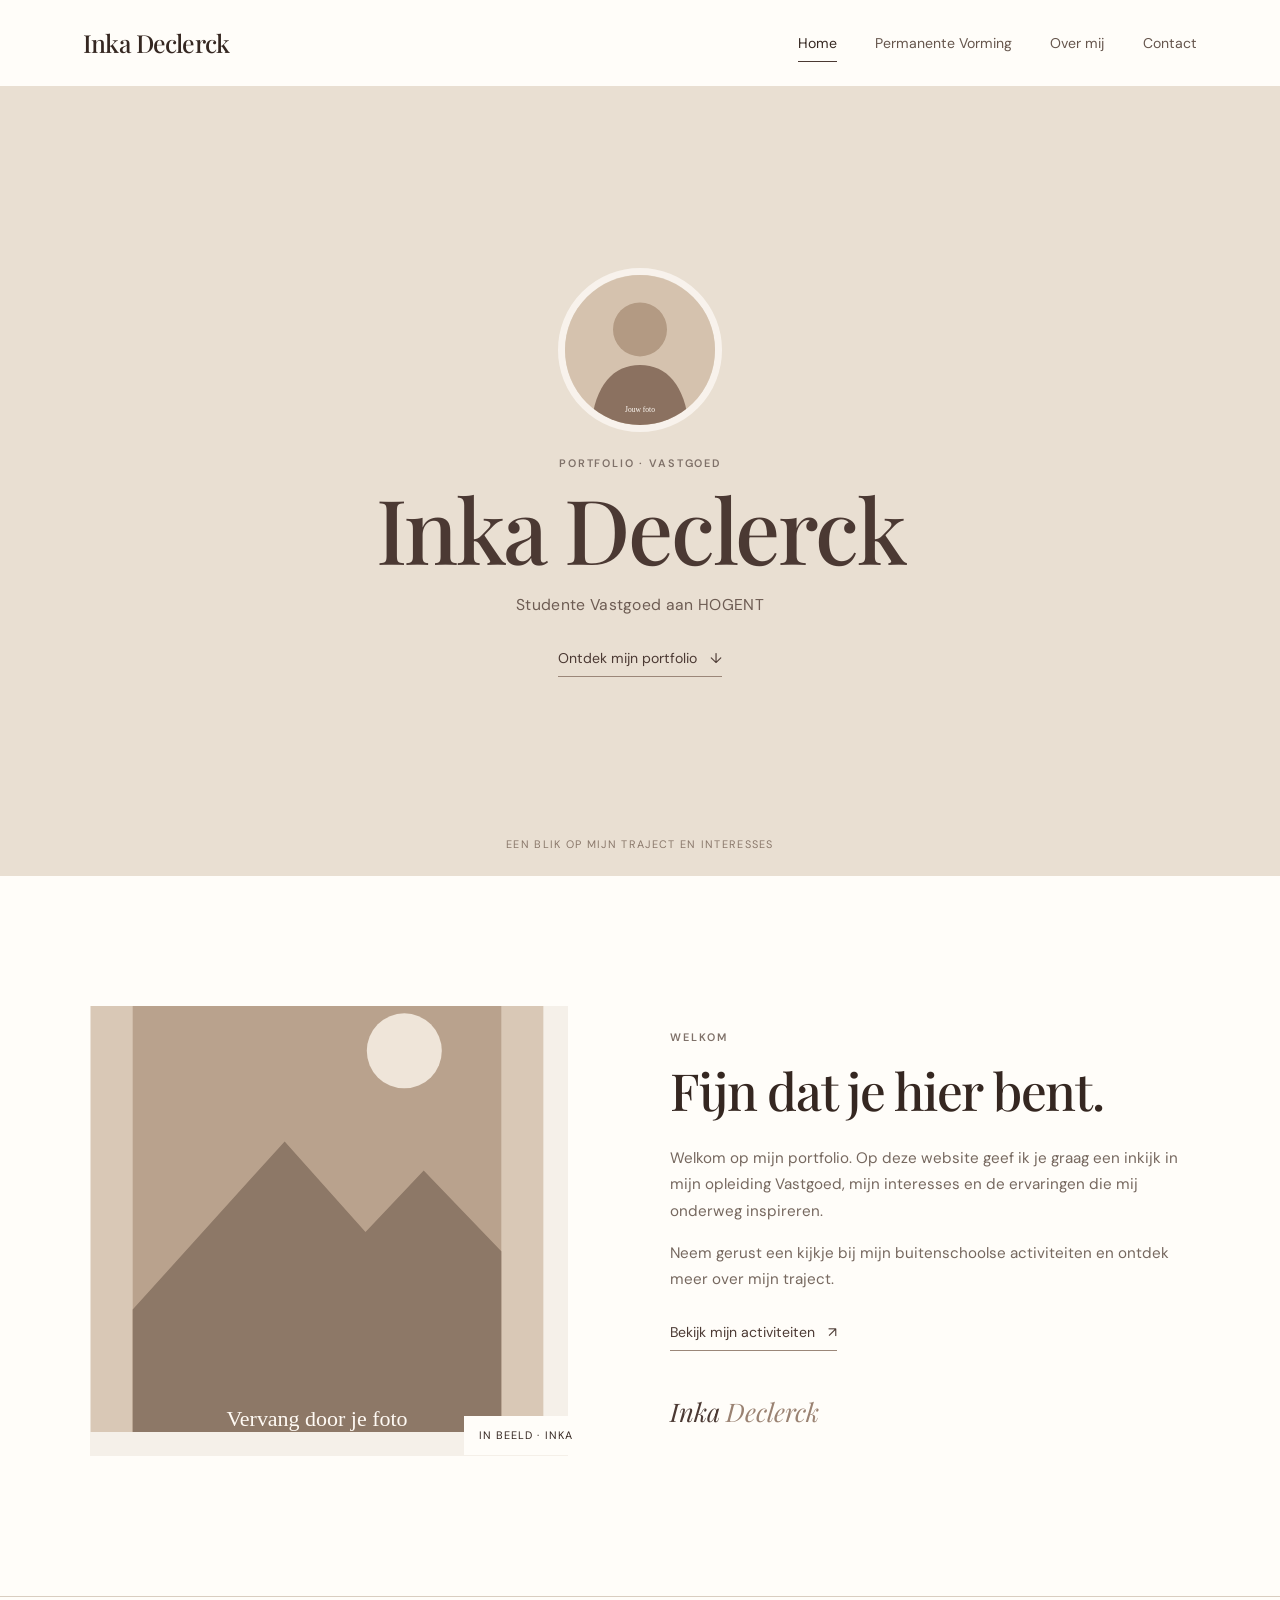
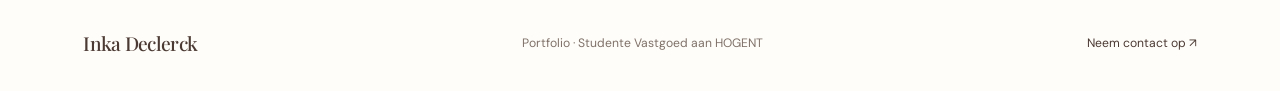
==== index.html @ 72afba96 "Add files via upload" ====
<!doctype html>
<html lang="nl">
<head>
  <meta charset="utf-8">
  <meta name="viewport" content="width=device-width, initial-scale=1">
  <meta name="description" content="Portfolio van Inka Declerck, studente Vastgoed aan HOGENT.">
  <title>Inka Declerck — Home</title>
  <link rel="preconnect" href="https://fonts.googleapis.com">
  <link rel="preconnect" href="https://fonts.gstatic.com" crossorigin>
  <link href="https://fonts.googleapis.com/css2?family=DM+Sans:wght@400;500;600&family=Playfair+Display:wght@400;500;600&display=swap" rel="stylesheet">
  <link rel="stylesheet" href="assets/css/style.css">
  <script src="assets/js/main.js" defer></script>
</head>
<body>
  <header class="site-header">
    <a class="brand" href="index.html">Inka Declerck</a>
    <button class="menu-toggle" aria-label="Menu openen" aria-expanded="false">☰</button>
    <nav class="main-nav" aria-label="Hoofdnavigatie">
      <a class="active" href="index.html">Home</a>
      <a href="permanente-vorming.html">Permanente Vorming</a>
      <a href="over-mij.html">Over mij</a>
      <a href="contact.html">Contact</a>
    </nav>
  </header>

  <main>
    <section class="home-hero">
      <div class="hero-content">
        <img class="profile-photo" src="assets/images/profielfoto.svg" alt="Plaats hier je profielfoto">
        <p class="eyebrow">Portfolio · Vastgoed</p>
        <h1>Inka Declerck</h1>
        <p class="hero-subtitle">Studente Vastgoed aan HOGENT</p>
        <a class="text-link hero-link" href="#intro">Ontdek mijn portfolio <span aria-hidden="true">↓</span></a>
      </div>
      <div class="hero-bottom-note">Een blik op mijn traject en interesses</div>
    </section>

    <section class="intro-section section-wrap" id="intro">
      <div class="intro-image-frame">
        <img src="assets/images/home-intro.svg" alt="Vervang deze afbeelding door een persoonlijke foto">
        <span class="image-caption">In beeld · Inka</span>
      </div>
      <div class="intro-copy">
        <p class="eyebrow">Welkom</p>
        <h2>Fijn dat je hier bent.</h2>
        <p>Welkom op mijn portfolio. Op deze website geef ik je graag een inkijk in mijn opleiding Vastgoed, mijn interesses en de ervaringen die mij onderweg inspireren.</p>
        <p>Neem gerust een kijkje bij mijn buitenschoolse activiteiten en ontdek meer over mijn traject.</p>
        <a class="text-link" href="permanente-vorming.html">Bekijk mijn activiteiten <span aria-hidden="true">↗</span></a>
        <div class="signature">Inka <span>Declerck</span></div>
      </div>
    </section>
  </main>

  <footer class="site-footer">
    <a class="footer-brand" href="index.html">Inka Declerck</a>
    <span>Portfolio · Studente Vastgoed aan HOGENT</span>
    <a href="contact.html">Neem contact op ↗</a>
  </footer>
</body>
</html>
---- assets/css/style.css ----
/* Inka Declerck portfolio — pas kleuren en typografie hieronder eenvoudig aan. */
:root {
  --ink: #4b3933;
  --ink-deep: #352721;
  --sand: #e9dfd2;
  --sand-light: #f5f0e9;
  --paper: #fffdf9;
  --muted: #7f7169;
  --line: #d9cdc0;
  --serif: "Playfair Display", Georgia, serif;
  --sans: "DM Sans", Arial, sans-serif;
}
* { box-sizing: border-box; }
html { scroll-behavior: smooth; }
body { margin: 0; color: var(--ink-deep); background: var(--paper); font-family: var(--sans); font-size: 16px; line-height: 1.75; }
a { color: inherit; text-decoration: none; }
img { display: block; width: 100%; height: 100%; object-fit: cover; }
.site-header { height: 86px; padding: 0 6.5%; display: flex; align-items: center; justify-content: space-between; gap: 28px; background: var(--paper); position: relative; z-index: 10; }
.brand, .footer-brand { font-family: var(--serif); font-size: 1.55rem; font-weight: 500; letter-spacing: -.035em; white-space: nowrap; }
.main-nav { display: flex; align-items: center; gap: clamp(18px, 3vw, 42px); }
.main-nav a { color: #65554c; font-size: .88rem; transition: color .2s ease; position: relative; }
.main-nav a::after { content: ""; height: 1px; background: var(--ink); position: absolute; bottom: -7px; left: 0; width: 0; transition: width .25s ease; }
.main-nav a:hover, .main-nav a.active { color: var(--ink-deep); }
.main-nav a:hover::after, .main-nav a.active::after { width: 100%; }
.menu-toggle { display: none; border: 0; background: none; color: var(--ink); font-size: 1.5rem; cursor: pointer; }
.home-hero { min-height: min(790px, calc(100svh - 86px)); background: var(--sand); display: flex; align-items: center; justify-content: center; text-align: center; position: relative; padding: 65px 24px 82px; }
.hero-content { display: flex; flex-direction: column; align-items: center; }
.profile-photo { width: 164px; height: 164px; border-radius: 50%; border: 7px solid rgba(255,253,249,.68); margin-bottom: 22px; }
.eyebrow { text-transform: uppercase; letter-spacing: .17em; font-size: .68rem; font-weight: 600; color: var(--muted); margin: 0 0 13px; }
.home-hero .eyebrow { margin-bottom: 2px; }
h1, h2, h3 { font-family: var(--serif); font-weight: 500; line-height: 1.18; letter-spacing: -.025em; }
.home-hero h1 { font-size: clamp(3.1rem, 7vw, 5.8rem); margin: 0; color: var(--ink); }
.hero-subtitle { margin: 10px 0 0; color: #6d5c53; font-size: .98rem; letter-spacing: .02em; }
.hero-link { margin-top: 28px; }
.text-link { display: inline-flex; gap: 13px; align-items: center; padding-bottom: 5px; border-bottom: 1px solid #9b8779; font-size: .88rem; color: var(--ink); transition: gap .2s ease; }
.text-link:hover { gap: 19px; }
.hero-bottom-note { position: absolute; bottom: 22px; left: 0; right: 0; font-size: .68rem; letter-spacing: .12em; text-transform: uppercase; color: #8a786b; }
.section-wrap { width: min(1100px, 86%); margin-inline: auto; }
.intro-section { display: grid; grid-template-columns: .92fr 1fr; gap: clamp(45px, 8vw, 110px); align-items: center; padding-top: 130px; padding-bottom: 140px; }
.intro-image-frame { height: 450px; position: relative; background: var(--sand-light); padding: 0 24px 24px 0; }
.intro-image-frame img { position: relative; z-index: 1; }
.image-caption { position: absolute; right: -20px; bottom: 1px; z-index: 2; background: var(--paper); padding: 10px 15px; font-size: .68rem; letter-spacing: .1em; text-transform: uppercase; }
h2 { font-size: clamp(2.1rem, 4vw, 3.25rem); margin: 0 0 24px; }
.intro-copy p:not(.eyebrow), .about-copy p:not(.eyebrow), .activity-intro > p:not(.eyebrow), .activity-detail p:not(.eyebrow) { color: #76685f; font-size: .95rem; }
.intro-copy .text-link { margin-top: 12px; }
.signature { font-family: var(--serif); font-size: 1.6rem; font-style: italic; margin-top: 38px; color: var(--ink); }
.signature span { color: #9a8272; }
.site-footer { border-top: 1px solid var(--line); padding: 30px 6.5%; display: flex; align-items: center; justify-content: space-between; gap: 22px; color: var(--muted); font-size: .76rem; }
.footer-brand { color: var(--ink); font-size: 1.2rem; }
.site-footer > a:last-child { color: var(--ink); }
.page-banner { background: var(--sand); text-align: center; padding: 78px 24px 83px; }
.page-banner h1 { color: var(--ink); font-size: clamp(2.6rem, 5.5vw, 4.7rem); margin: 0 0 15px; }
.page-banner > p:last-child { color: #746258; margin: 0; font-size: .94rem; }
.wide-image { height: clamp(260px, 39vw, 490px); overflow: hidden; background: var(--sand-light); }
.wide-image img { object-position: center 52%; }
.activity-intro { max-width: 770px; text-align: center; padding-top: 85px; padding-bottom: 55px; }
.activity-intro h2 { margin-bottom: 18px; }
.activity-intro > p:not(.eyebrow) { max-width: 690px; margin: 0 auto; }
.tiles-section { padding-bottom: 125px; }
.tiles-grid { display: grid; grid-template-columns: repeat(3, minmax(0, 1fr)); gap: 18px; }
.activity-tile { min-height: 190px; background: var(--sand-light); border: 1px solid #eee5da; padding: 24px 25px; display: flex; flex-direction: column; align-items: flex-start; justify-content: space-between; color: var(--ink); transition: background .25s ease, color .25s ease, transform .25s ease, border-color .25s ease; }
.activity-tile:hover, .activity-tile:focus-visible { background: var(--ink); color: white; border-color: var(--ink); transform: translateY(-4px); outline: none; }
.tile-number { font-size: .69rem; letter-spacing: .14em; opacity: .65; }
.activity-tile h3 { font-size: 1.45rem; margin: 12px 0; }
.tile-arrow { align-self: flex-end; font-size: 1.15rem; }
.about-feature { display: grid; grid-template-columns: 1fr 1fr; gap: clamp(45px, 8vw, 100px); align-items: center; padding-top: 115px; padding-bottom: 125px; }
.about-photo { height: 440px; background: var(--sand-light); }
.large-photo { height: 540px; padding: 0 24px 24px 0; background: var(--sand); }
.about-copy h2 { max-width: 500px; }
.values-band { background: var(--sand-light); padding: 75px 0 80px; }
.values-grid { display: grid; grid-template-columns: repeat(3,1fr); gap: 45px; }
.values-grid article > span { font-size: .7rem; letter-spacing: .15em; color: #9b8272; }
.values-grid h3 { font-size: 1.6rem; margin: 14px 0 8px; }
.values-grid p { font-size: .9rem; color: #76685f; margin-bottom: 0; }
.about-secondary { display: grid; grid-template-columns: 1fr .8fr; align-items: center; gap: 90px; padding-top: 120px; padding-bottom: 130px; }
.about-secondary .about-photo { height: 360px; }
.contact-layout { display: grid; grid-template-columns: .9fr 1.1fr; gap: clamp(45px, 8vw, 105px); padding-top: 100px; padding-bottom: 125px; align-items: start; }
.contact-copy h2 { max-width: 400px; }
.contact-copy > p:not(.eyebrow) { color: #76685f; }
.contact-detail { border-top: 1px solid var(--line); padding: 17px 0; margin-top: 16px; }
.contact-detail span { display: block; font-size: .67rem; letter-spacing: .14em; text-transform: uppercase; color: var(--muted); }
.contact-detail p, .contact-detail a { margin: 3px 0 0; font-size: .92rem; }
.contact-card { background: var(--sand-light); padding: clamp(25px, 5vw, 48px); }
.contact-card h2 { font-size: 2rem; }
.contact-form { display: flex; flex-direction: column; gap: 9px; }
.contact-form label { font-size: .78rem; color: #65554c; margin-top: 8px; }
.contact-form input, .contact-form textarea { width: 100%; border: 1px solid #d9cdc0; border-radius: 0; padding: 13px 14px; font: inherit; font-size: .88rem; background: var(--paper); color: var(--ink-deep); }
.contact-form input:focus, .contact-form textarea:focus { outline: 1px solid var(--ink); }
.contact-form textarea { resize: vertical; }
.button { align-self: flex-start; margin-top: 12px; border: 1px solid var(--ink); background: var(--ink); color: white; padding: 13px 20px; font: inherit; font-size: .82rem; cursor: pointer; transition: background .2s, color .2s; }
.button:hover { background: transparent; color: var(--ink); }
.form-note { font-size: .7rem; color: var(--muted); margin-bottom: 0; }
.activity-detail { display: grid; grid-template-columns: 1fr 1fr; gap: clamp(40px, 8vw, 95px); align-items: center; padding-top: 105px; padding-bottom: 130px; }
.activity-detail-image { height: 430px; background: var(--sand-light); }
.activity-detail h2 { font-size: clamp(2rem, 4vw, 3rem); }
.activity-detail .text-link { margin-top: 18px; }
@media (max-width: 760px) {
  .site-header { height: 75px; padding-inline: 6%; }
  .brand { font-size: 1.35rem; }
  .menu-toggle { display: block; }
  .main-nav { display: none; position: absolute; top: 75px; left: 0; right: 0; background: var(--paper); padding: 18px 6% 25px; flex-direction: column; align-items: flex-start; gap: 16px; border-top: 1px solid var(--line); box-shadow: 0 12px 20px #3527210c; }
  .main-nav.open { display: flex; }
  .main-nav a::after { display: none; }
  .home-hero { min-height: min(700px, calc(100svh - 75px)); padding-top: 55px; }
  .profile-photo { width: 135px; height: 135px; }
  .home-hero h1 { font-size: clamp(2.8rem, 12vw, 4.4rem); }
  .section-wrap { width: 88%; }
  .intro-section, .about-feature, .about-secondary, .contact-layout, .activity-detail { grid-template-columns: 1fr; gap: 38px; padding-top: 75px; padding-bottom: 85px; }
  .intro-image-frame { height: 360px; }
  .intro-copy { max-width: 600px; }
  .page-banner { padding: 62px 20px 66px; }
  .wide-image { height: 270px; }
  .activity-intro { padding-top: 65px; padding-bottom: 38px; }
  .tiles-grid { grid-template-columns: repeat(2, minmax(0,1fr)); gap: 12px; }
  .activity-tile { min-height: 160px; padding: 18px; }
  .activity-tile h3 { font-size: 1.2rem; }
  .tiles-section { padding-bottom: 80px; }
  .large-photo { height: 420px; }
  .about-photo { height: 340px; }
  .values-grid { grid-template-columns: 1fr; gap: 30px; }
  .values-band { padding: 55px 0; }
  .about-secondary { gap: 25px; }
  .contact-layout { gap: 45px; }
  .activity-detail-image { height: 320px; }
  .site-footer { padding: 28px 6%; flex-wrap: wrap; }
  .site-footer > span { order: 3; width: 100%; }
}
@media (max-width: 430px) {
  .tiles-grid { grid-template-columns: 1fr; }
  .activity-tile { min-height: 135px; }
  .intro-image-frame { height: 300px; }
  .large-photo { height: 350px; }
}
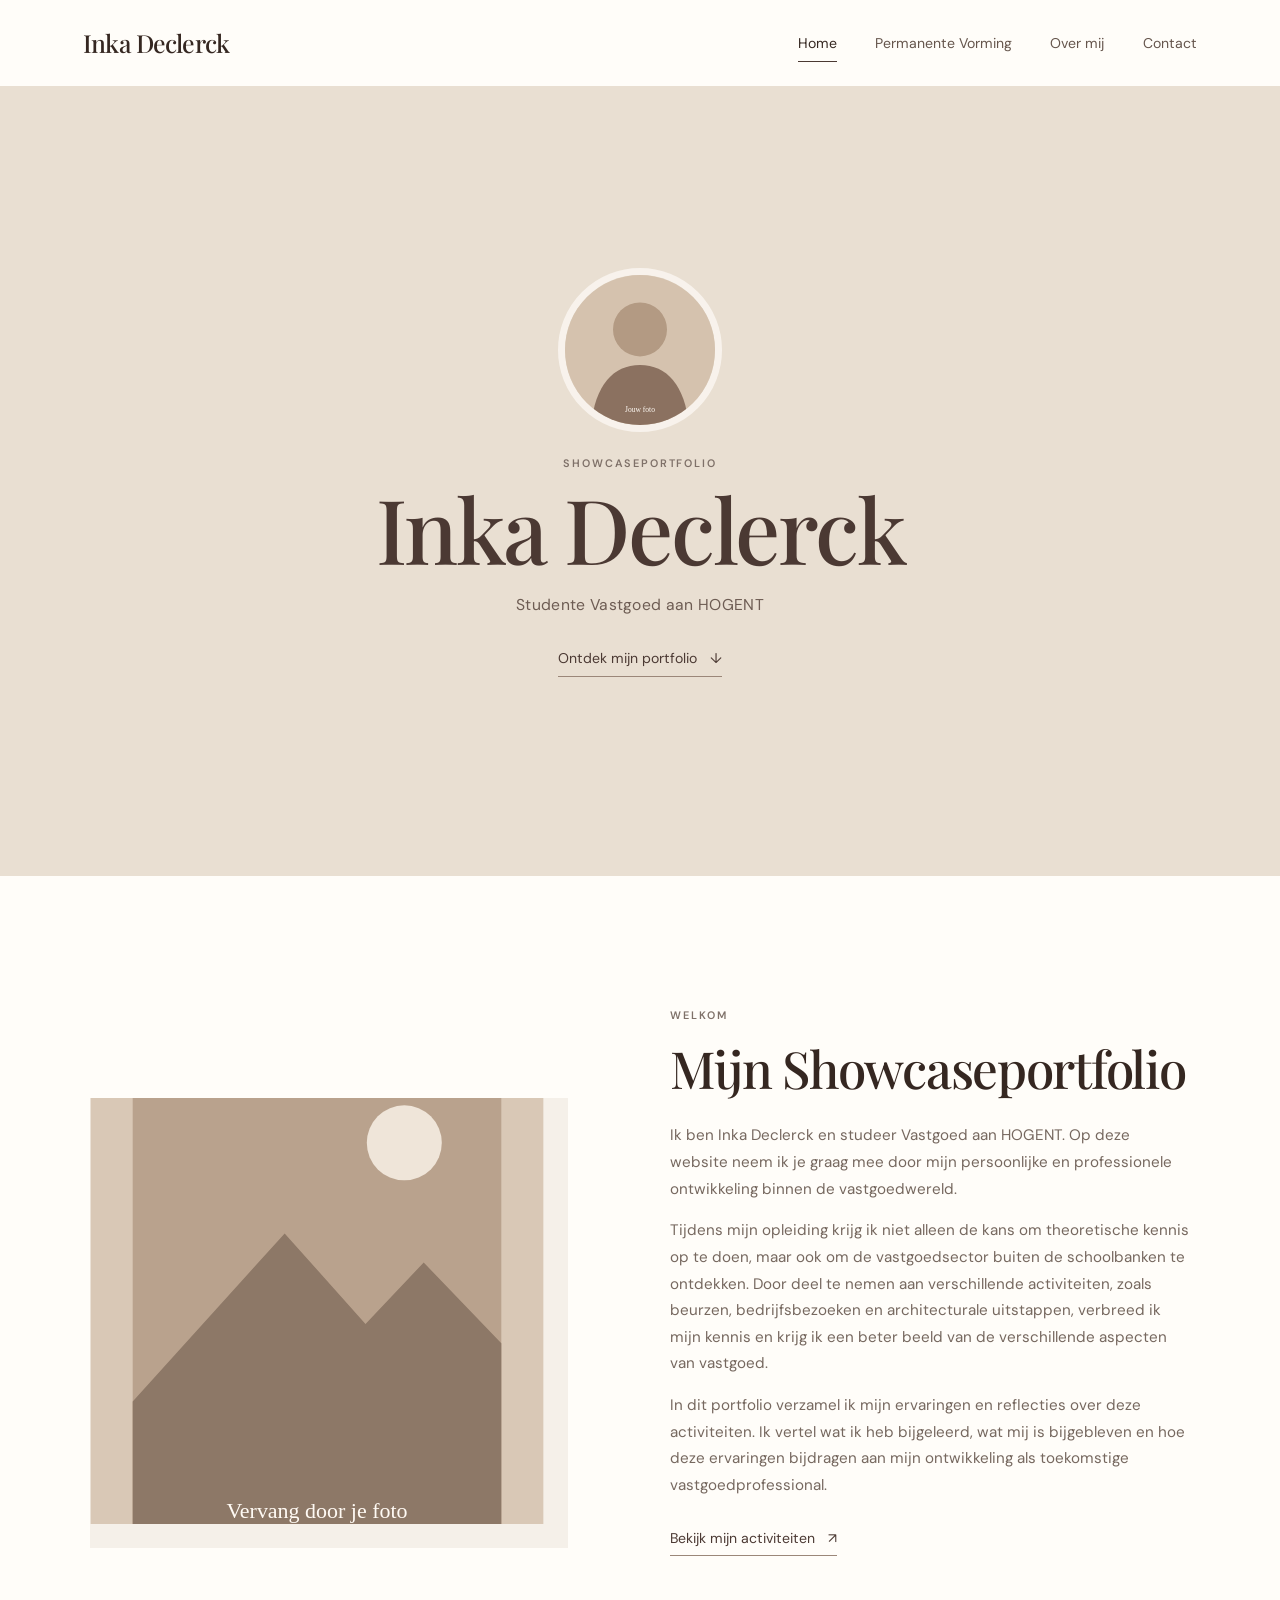
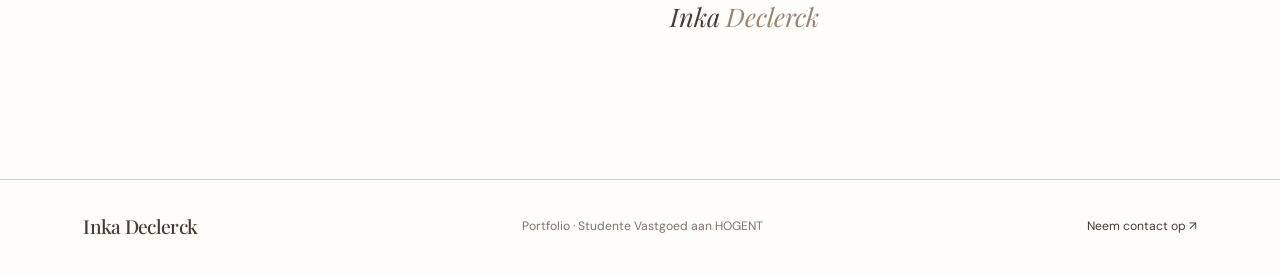
==== commit 81a26d33: "Update portfolio introduction and hero section" ====
--- a/index.html
+++ b/index.html
@@ -27,24 +27,23 @@
     <section class="home-hero">
       <div class="hero-content">
         <img class="profile-photo" src="assets/images/profielfoto.svg" alt="Plaats hier je profielfoto">
-        <p class="eyebrow">Portfolio · Vastgoed</p>
+        <p class="eyebrow">SHOWCASEPORTFOLIO</p>
         <h1>Inka Declerck</h1>
         <p class="hero-subtitle">Studente Vastgoed aan HOGENT</p>
         <a class="text-link hero-link" href="#intro">Ontdek mijn portfolio <span aria-hidden="true">↓</span></a>
       </div>
-      <div class="hero-bottom-note">Een blik op mijn traject en interesses</div>
     </section>
 
     <section class="intro-section section-wrap" id="intro">
       <div class="intro-image-frame">
         <img src="assets/images/home-intro.svg" alt="Vervang deze afbeelding door een persoonlijke foto">
-        <span class="image-caption">In beeld · Inka</span>
       </div>
       <div class="intro-copy">
         <p class="eyebrow">Welkom</p>
-        <h2>Fijn dat je hier bent.</h2>
-        <p>Welkom op mijn portfolio. Op deze website geef ik je graag een inkijk in mijn opleiding Vastgoed, mijn interesses en de ervaringen die mij onderweg inspireren.</p>
-        <p>Neem gerust een kijkje bij mijn buitenschoolse activiteiten en ontdek meer over mijn traject.</p>
+        <h2>Mijn Showcaseportfolio</h2>
+        <p>Ik ben Inka Declerck en studeer Vastgoed aan HOGENT. Op deze website neem ik je graag mee door mijn persoonlijke en professionele ontwikkeling binnen de vastgoedwereld.</p>
+        <p>Tijdens mijn opleiding krijg ik niet alleen de kans om theoretische kennis op te doen, maar ook om de vastgoedsector buiten de schoolbanken te ontdekken. Door deel te nemen aan verschillende activiteiten, zoals beurzen, bedrijfsbezoeken en architecturale uitstappen, verbreed ik mijn kennis en krijg ik een beter beeld van de verschillende aspecten van vastgoed.</p>
+        <p>In dit portfolio verzamel ik mijn ervaringen en reflecties over deze activiteiten. Ik vertel wat ik heb bijgeleerd, wat mij is bijgebleven en hoe deze ervaringen bijdragen aan mijn ontwikkeling als toekomstige vastgoedprofessional.</p>
         <a class="text-link" href="permanente-vorming.html">Bekijk mijn activiteiten <span aria-hidden="true">↗</span></a>
         <div class="signature">Inka <span>Declerck</span></div>
       </div>
--- a/assets/css/style.css
+++ b/assets/css/style.css
@@ -131,3 +131,29 @@
   .intro-image-frame { height: 300px; }
   .large-photo { height: 350px; }
 }
+
+
+/* Activiteitendetailpagina's: responsieve tekst- en fotolay-out */
+.activity-meta { display:flex; flex-wrap:wrap; gap:10px 24px; margin:0 0 24px; color:var(--muted); font-size:.82rem; }
+.activity-meta span { display:inline-flex; align-items:center; gap:7px; }
+.activity-detail-page { padding-top:clamp(48px,7vw,90px); padding-bottom:clamp(70px,9vw,120px); }
+.activity-detail-heading { max-width:820px; margin:0 auto 42px; }
+.activity-detail-heading h2 { margin-bottom:20px; }
+.activity-story { display:grid; grid-template-columns:minmax(0,1fr) minmax(280px,.82fr); gap:clamp(34px,6vw,84px); align-items:start; }
+.activity-story-copy { min-width:0; }
+.activity-story-copy h3 { font-size:1.55rem; margin:32px 0 12px; }
+.activity-story-copy p { margin:0 0 17px; }
+.activity-gallery { display:grid; grid-template-columns:repeat(2,minmax(0,1fr)); gap:12px; align-content:start; }
+.activity-gallery.gallery-one { grid-template-columns:1fr; }
+.activity-gallery.gallery-three .gallery-photo:first-child { grid-column:1 / -1; }
+.gallery-photo { display:block; position:relative; overflow:hidden; min-height:150px; aspect-ratio:4 / 3; background:var(--sand-light); }
+.gallery-photo img { width:100%; height:100%; object-fit:cover; display:block; transition:transform .45s ease; }
+.gallery-photo:hover img { transform:scale(1.035); }
+.gallery-photo figcaption { position:absolute; inset:auto 0 0; padding:24px 13px 10px; color:white; font-size:.72rem; background:linear-gradient(transparent,rgba(40,29,24,.62)); }
+.photo-placeholder { display:flex; flex-direction:column; align-items:center; justify-content:center; gap:8px; min-height:190px; padding:20px; text-align:center; color:#85766c; background:linear-gradient(135deg,#f3ece3,#e5d8ca); }
+.photo-placeholder strong { font-family:var(--serif); font-size:1.15rem; font-weight:500; }
+.photo-placeholder span { font-size:.72rem; }
+.activity-end-links { display:flex; flex-wrap:wrap; justify-content:space-between; gap:18px; margin-top:48px; padding-top:24px; border-top:1px solid var(--line); }
+.activity-end-links a { font-size:.86rem; color:var(--ink); }
+@media (max-width:760px) { .activity-story { grid-template-columns:1fr; } .activity-gallery { grid-template-columns:repeat(2,minmax(0,1fr)); } .activity-detail-heading { margin-bottom:30px; } .gallery-photo { min-height:125px; } }
+@media (max-width:430px) { .activity-gallery { gap:8px; } .gallery-photo { min-height:110px; } .photo-placeholder { padding:12px; } }
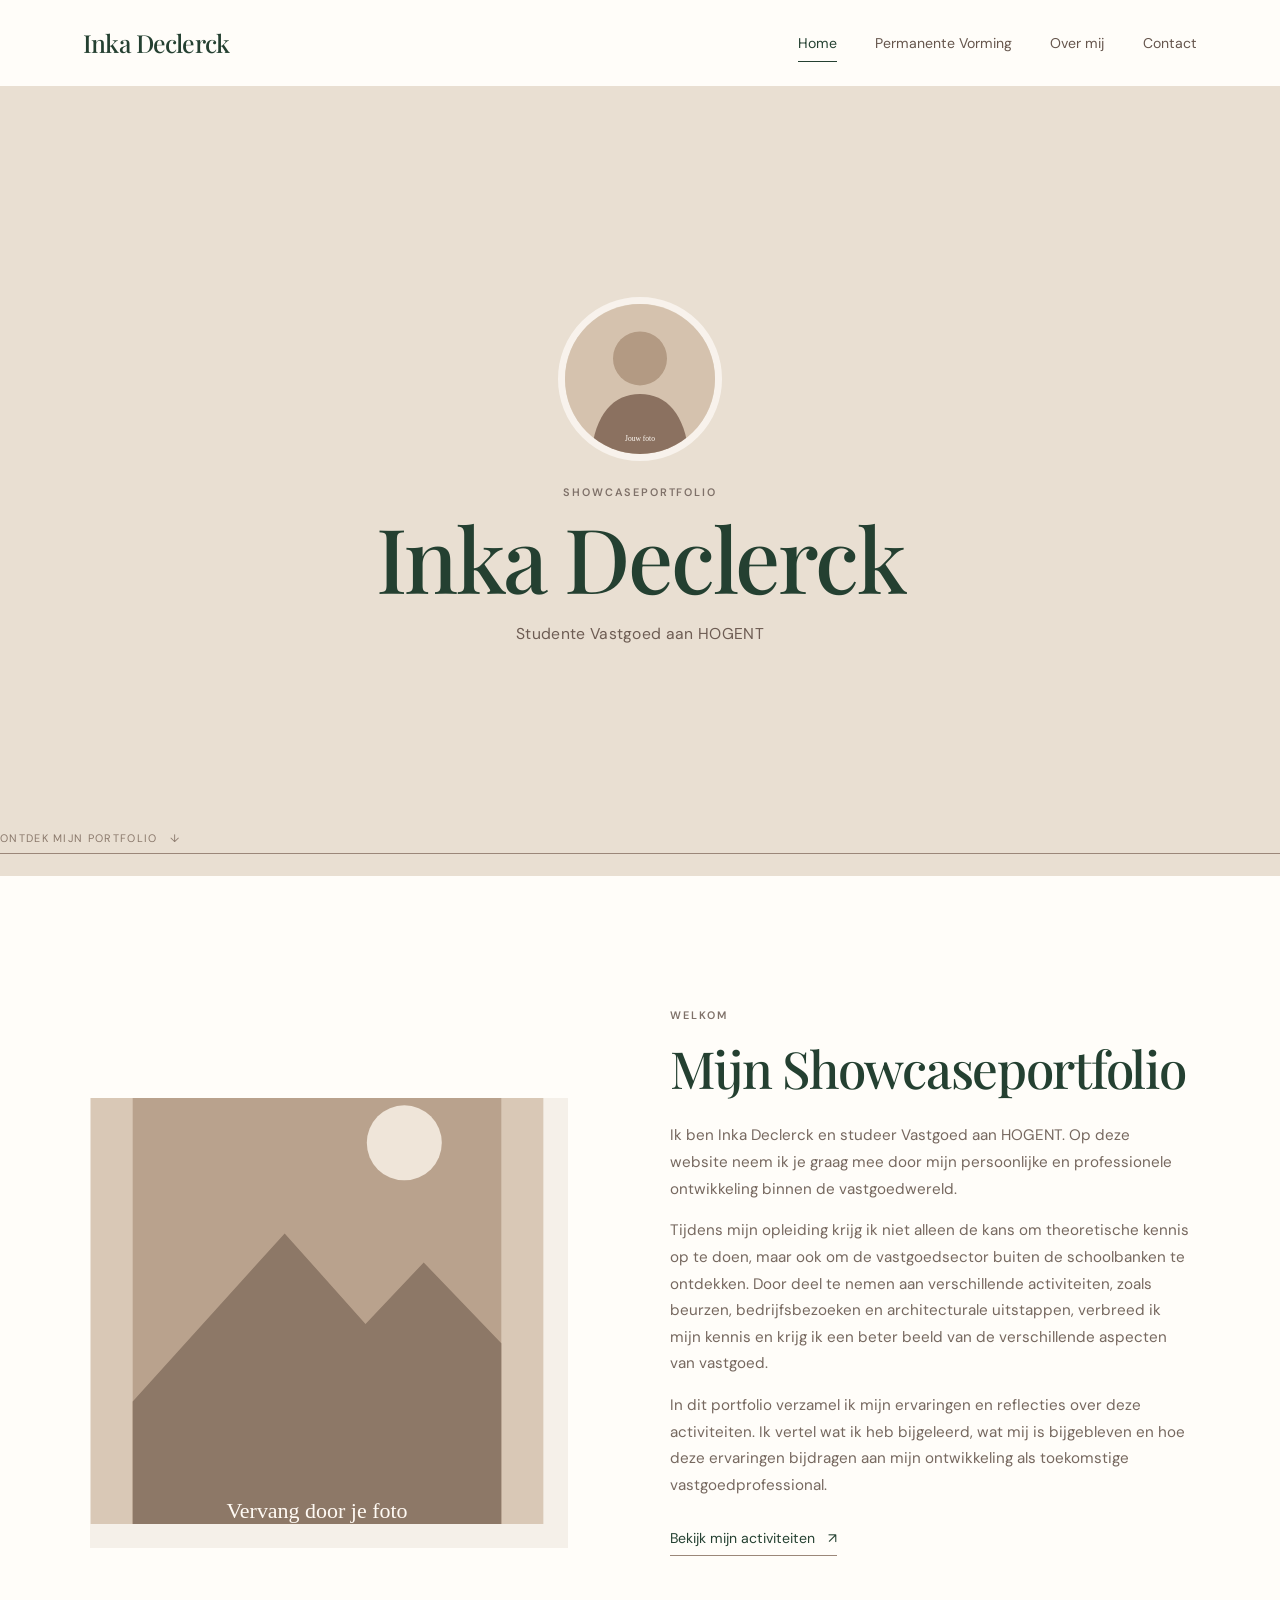
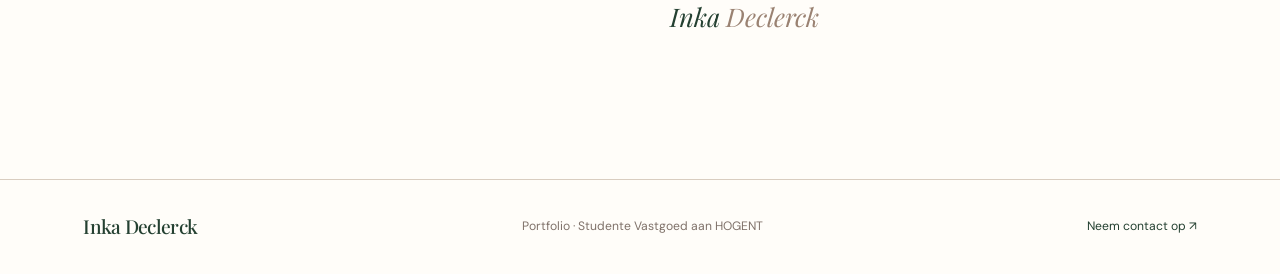
==== commit 30da774b: "Refactor portfolio link for better readability" ====
--- a/index.html
+++ b/index.html
@@ -30,8 +30,12 @@
         <p class="eyebrow">SHOWCASEPORTFOLIO</p>
         <h1>Inka Declerck</h1>
         <p class="hero-subtitle">Studente Vastgoed aan HOGENT</p>
-        <a class="text-link hero-link" href="#intro">Ontdek mijn portfolio <span aria-hidden="true">↓</span></a>
       </div>
+      <a class="text-link hero-bottom-note"
+         href="#intro">
+          Ontdek mijn portfolio
+          <span aria-hidden="true">↓</span>
+      </a>
     </section>
 
     <section class="intro-section section-wrap" id="intro">
--- a/assets/css/style.css
+++ b/assets/css/style.css
@@ -1,7 +1,7 @@
 /* Inka Declerck portfolio — pas kleuren en typografie hieronder eenvoudig aan. */
 :root {
-  --ink: #4b3933;
-  --ink-deep: #352721;
+  --ink: #244031;
+  --ink-deep: #244031;
   --sand: #e9dfd2;
   --sand-light: #f5f0e9;
   --paper: #fffdf9;
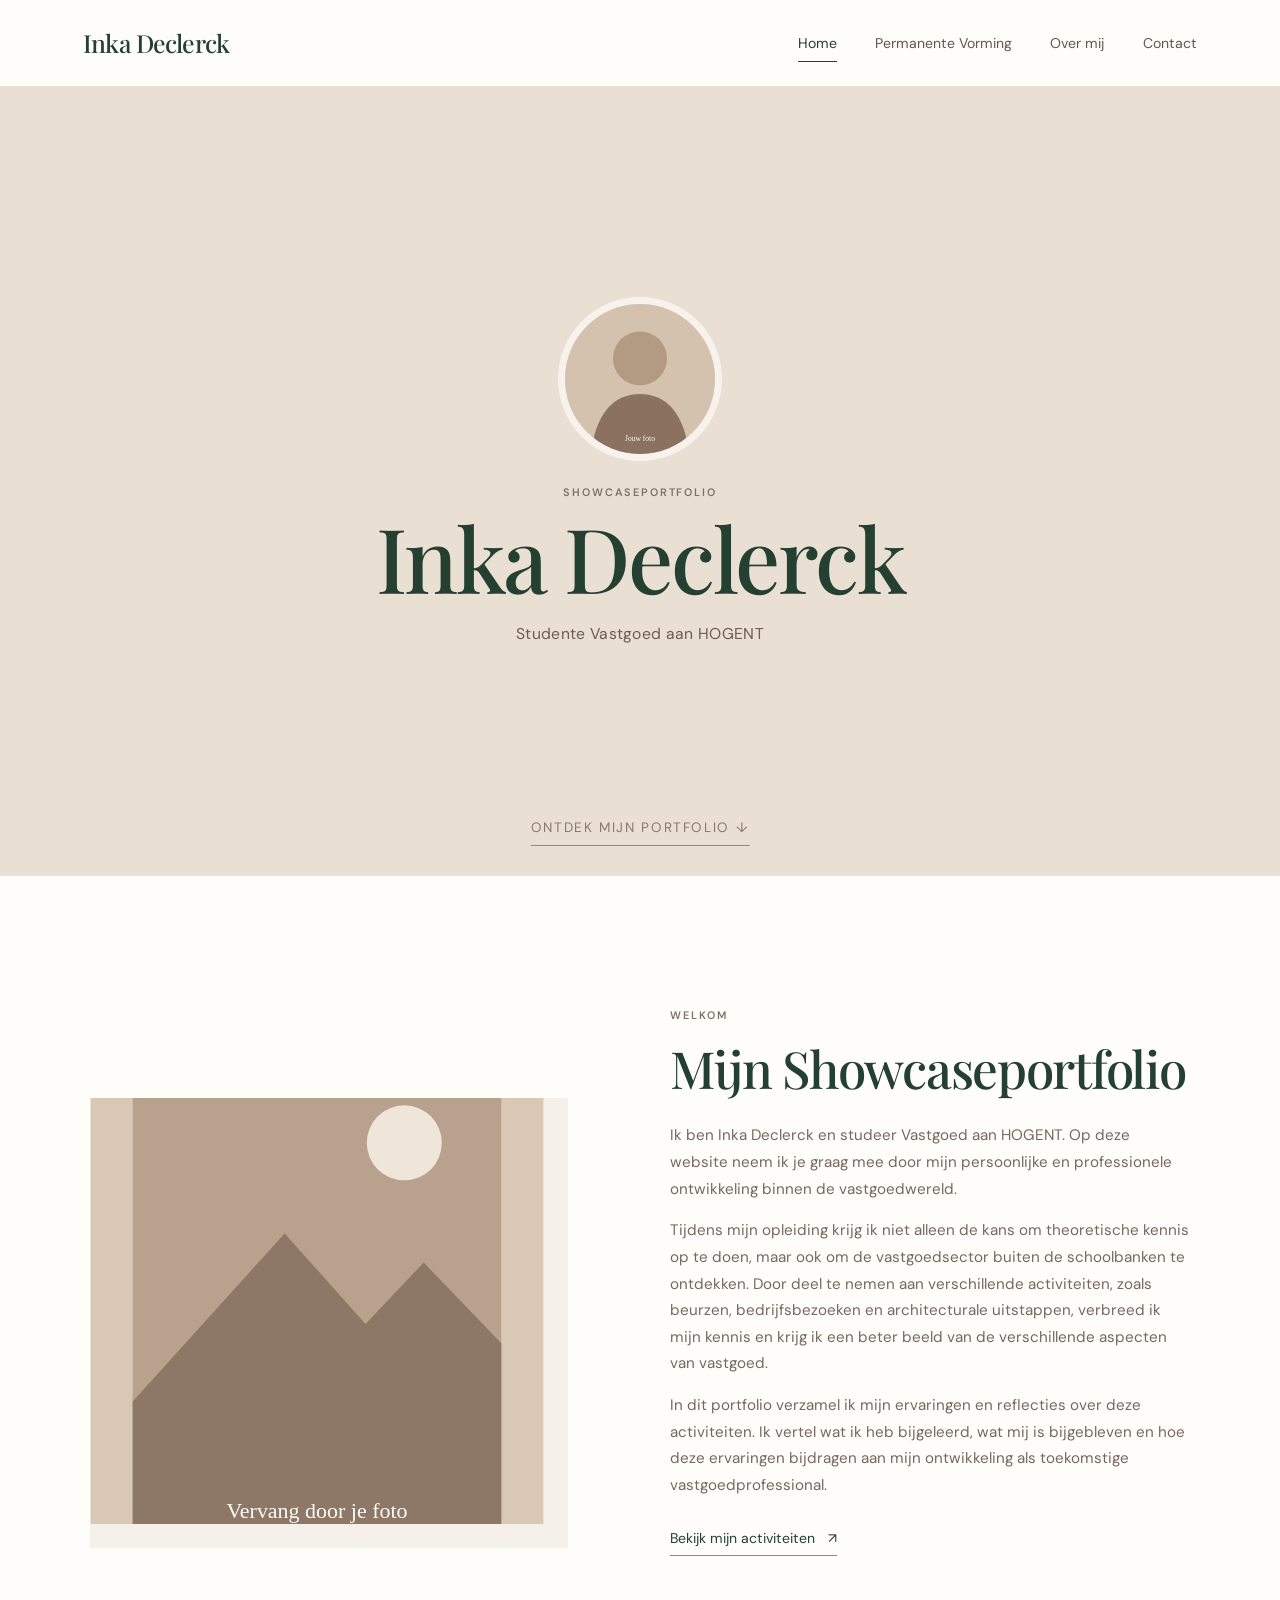
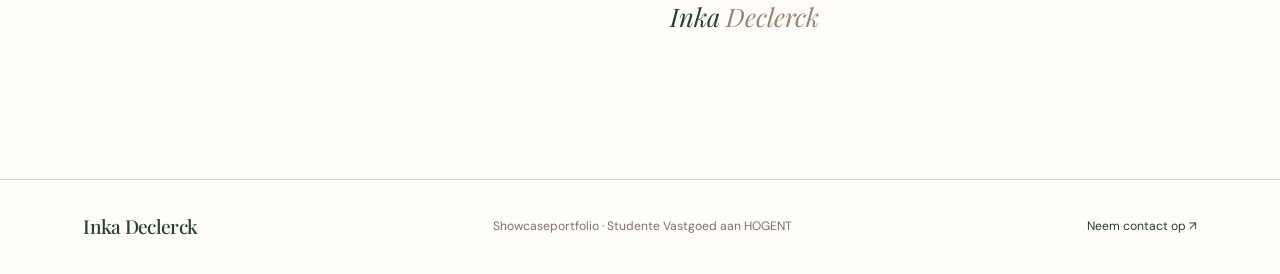
==== commit 04f34792: "Update footer text to 'Showcaseportfolio'" ====
--- a/index.html
+++ b/index.html
@@ -56,7 +56,7 @@
 
   <footer class="site-footer">
     <a class="footer-brand" href="index.html">Inka Declerck</a>
-    <span>Portfolio · Studente Vastgoed aan HOGENT</span>
+    <span>Showcaseportfolio · Studente Vastgoed aan HOGENT</span>
     <a href="contact.html">Neem contact op ↗</a>
   </footer>
 </body>
--- a/assets/css/style.css
+++ b/assets/css/style.css
@@ -35,6 +35,22 @@
 .text-link { display: inline-flex; gap: 13px; align-items: center; padding-bottom: 5px; border-bottom: 1px solid #9b8779; font-size: .88rem; color: var(--ink); transition: gap .2s ease; }
 .text-link:hover { gap: 19px; }
 .hero-bottom-note { position: absolute; bottom: 22px; left: 0; right: 0; font-size: .68rem; letter-spacing: .12em; text-transform: uppercase; color: #8a786b; }
+.hero-bottom-note {
+  display: inline-block;
+  width: fit-content;
+  left: 50%;
+  right: auto;
+  transform: translateX(-50%);
+  bottom: 30px;
+  text-decoration: none;
+  white-space: nowrap;
+  font-size: 0.85rem;
+  transition: opacity 0.3s ease;
+}
+
+.hero-bottom-note:hover {
+  opacity: 0.6;
+}
 .section-wrap { width: min(1100px, 86%); margin-inline: auto; }
 .intro-section { display: grid; grid-template-columns: .92fr 1fr; gap: clamp(45px, 8vw, 110px); align-items: center; padding-top: 130px; padding-bottom: 140px; }
 .intro-image-frame { height: 450px; position: relative; background: var(--sand-light); padding: 0 24px 24px 0; }
